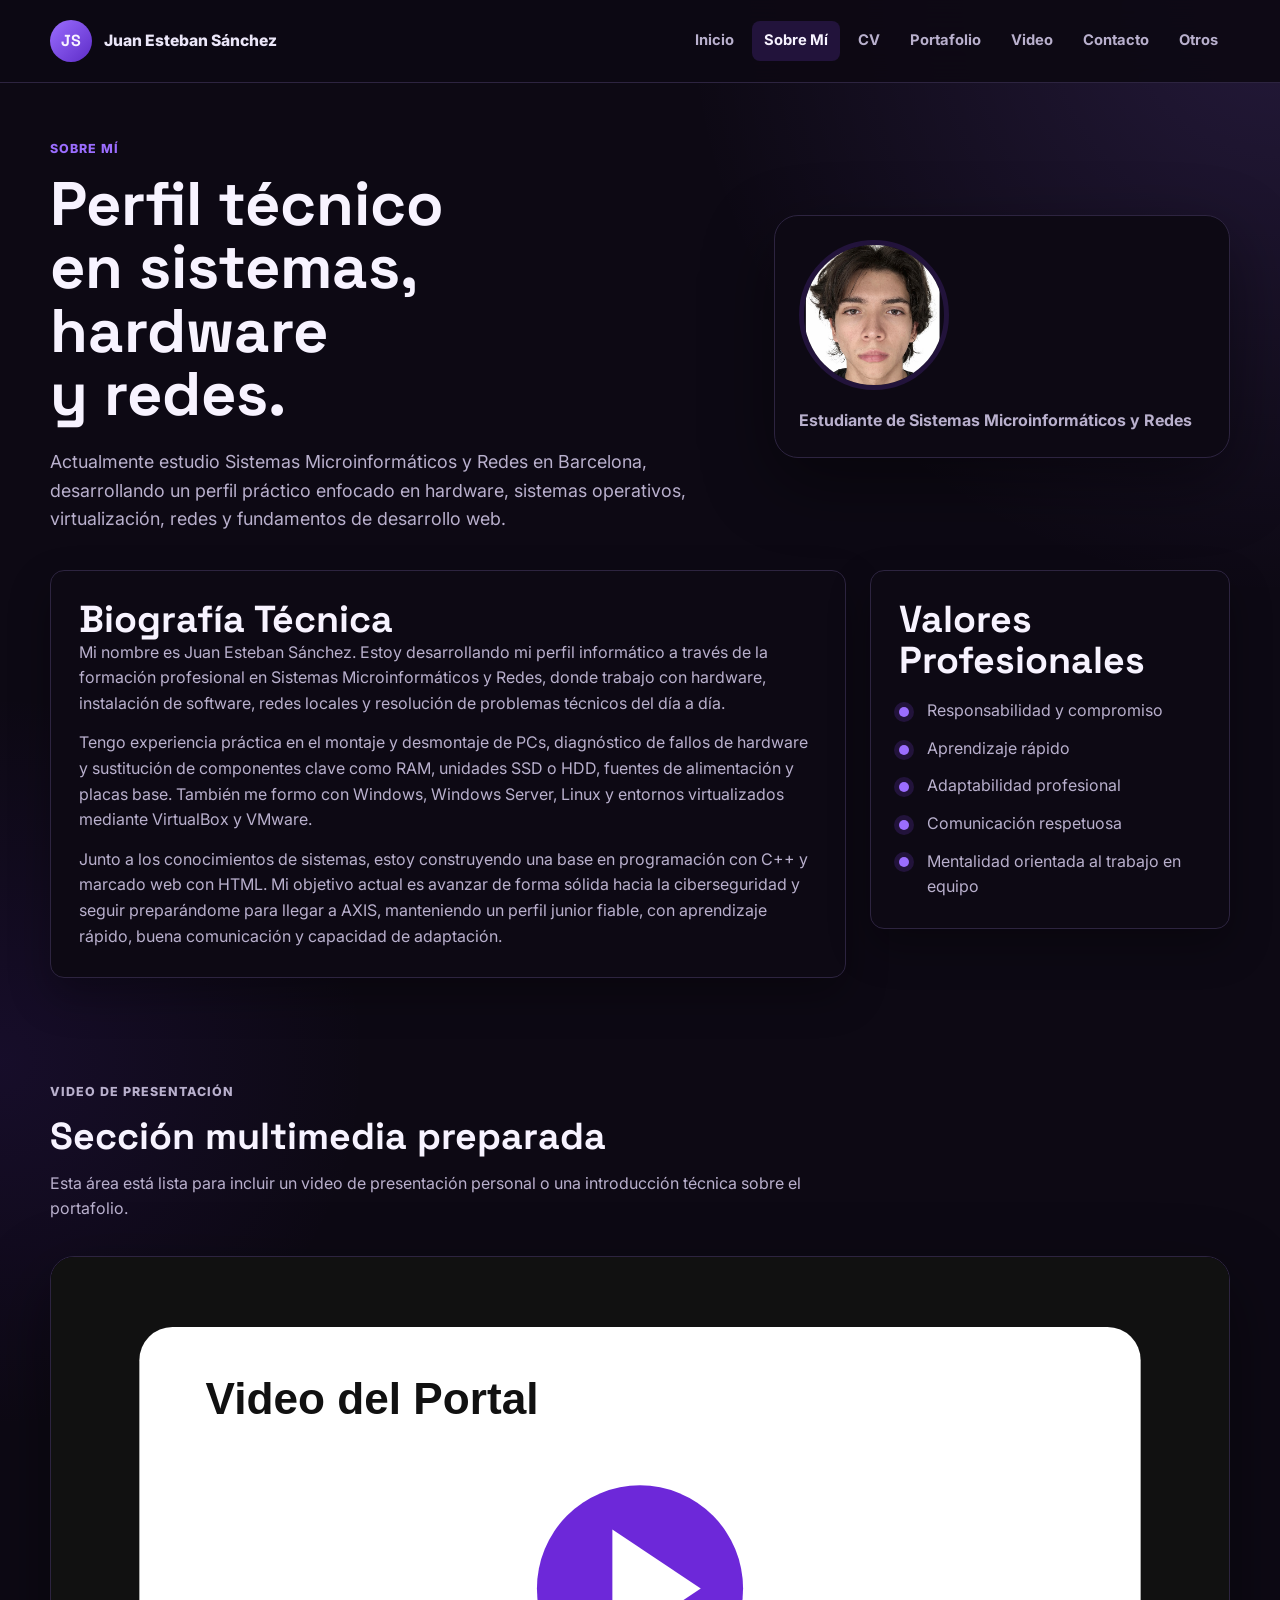
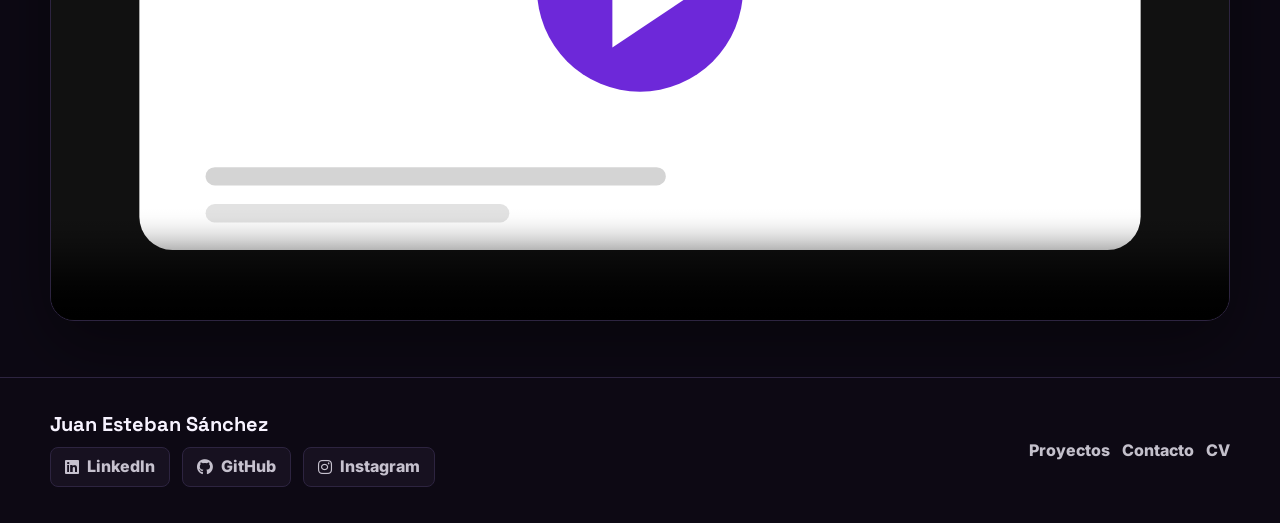
==== about.html @ a028dbfd "Add files via upload" ====
<!DOCTYPE html>
<html lang="es">
<head>
    <meta charset="UTF-8">
    <meta name="viewport" content="width=device-width, initial-scale=1.0">
    <meta name="description" content="Biografía técnica de Juan Esteban Sánchez, estudiante de informática enfocado en sistemas microinformáticos, redes, soporte de hardware y bases de desarrollo web.">
    <title>Sobre Mí | Juan Esteban Sánchez</title>
    <link rel="preconnect" href="https://fonts.googleapis.com">
    <link rel="preconnect" href="https://fonts.gstatic.com" crossorigin>
    <link href="https://fonts.googleapis.com/css2?family=Inter:wght@400;500;600;700;800&family=Space+Grotesk:wght@600;700&display=swap" rel="stylesheet">
    <link rel="stylesheet" href="https://cdnjs.cloudflare.com/ajax/libs/font-awesome/6.5.1/css/all.min.css">
    <link rel="stylesheet" href="css/styles.css">
</head>
<body>
    <header class="site-header">
        <nav class="navbar" aria-label="Navegación principal">
            <a class="brand" href="index.html" aria-label="Inicio del portafolio">
                <span class="brand-mark">JS</span>
                <span class="brand-text">Juan Esteban Sánchez</span>
            </a>
            <ul class="nav-links">
                <li><a href="index.html">Inicio</a></li>
                <li><a href="about.html" aria-current="page">Sobre Mí</a></li>
                <li><a href="cv.html">CV</a></li>
                <li><a href="portfolio.html">Portafolio</a></li>
                <li><a href="video.html">Video</a></li>
                <li><a href="contacto.html">Contacto</a></li>
                <li><a href="otros.html">Otros</a></li>
            </ul>
        </nav>
    </header>

    <main>
        <section class="page-hero compact-hero">
            <div>
                <p class="eyebrow">Sobre Mí</p>
                <h1>Perfil técnico en sistemas, hardware y redes.</h1>
                <p>Actualmente estudio Sistemas Microinformáticos y Redes en Barcelona, desarrollando un perfil práctico enfocado en hardware, sistemas operativos, virtualización, redes y fundamentos de desarrollo web.</p>
            </div>
            <aside class="mini-profile" aria-label="Retrato profesional">
                <img src="img/perfil-profesional.png" alt="Retrato profesional de Juan Esteban Sánchez">
                <span>Estudiante de Sistemas Microinformáticos y Redes</span>
            </aside>
        </section>

        <section class="content-grid">
            <article class="content-card wide-card">
                <h2>Biografía Técnica</h2>
                <p>Mi nombre es Juan Esteban Sánchez. Estoy desarrollando mi perfil informático a través de la formación profesional en Sistemas Microinformáticos y Redes, donde trabajo con hardware, instalación de software, redes locales y resolución de problemas técnicos del día a día.</p>
                <p>Tengo experiencia práctica en el montaje y desmontaje de PCs, diagnóstico de fallos de hardware y sustitución de componentes clave como RAM, unidades SSD o HDD, fuentes de alimentación y placas base. También me formo con Windows, Windows Server, Linux y entornos virtualizados mediante VirtualBox y VMware.</p>
                <p>Junto a los conocimientos de sistemas, estoy construyendo una base en programación con C++ y marcado web con HTML. Mi objetivo actual es avanzar de forma sólida hacia la ciberseguridad y seguir preparándome para llegar a AXIS, manteniendo un perfil junior fiable, con aprendizaje rápido, buena comunicación y capacidad de adaptación.</p>
            </article>
            <aside class="content-card">
                <h2>Valores Profesionales</h2>
                <ul class="check-list">
                    <li>Responsabilidad y compromiso</li>
                    <li>Aprendizaje rápido</li>
                    <li>Adaptabilidad profesional</li>
                    <li>Comunicación respetuosa</li>
                    <li>Mentalidad orientada al trabajo en equipo</li>
                </ul>
            </aside>
        </section>

        <section class="section-block">
            <div class="section-heading">
                <p class="eyebrow">Video de Presentación</p>
                <h2>Sección multimedia preparada</h2>
                <p>Esta área está lista para incluir un video de presentación personal o una introducción técnica sobre el portafolio.</p>
            </div>
            <article class="video-shell">
                <video controls poster="img/video-placeholder.svg">
                    <source src="docs/video-portal.mp4" type="video/mp4">
                    Tu navegador no soporta la etiqueta de video.
                </video>
            </article>
        </section>
    </main>

    <footer class="site-footer">
        <div>
            <h2>Juan Esteban Sánchez</h2>
            <div class="footer-socials">
                <a href="https://www.linkedin.com/in/juan-esteban-s%C3%A1nchez" target="_blank" rel="noopener noreferrer">
                    <i class="fa-brands fa-linkedin" aria-hidden="true"></i>
                    LinkedIn
                </a>
                <a href="https://github.com/JuanSan18" target="_blank" rel="noopener noreferrer">
                    <i class="fa-brands fa-github" aria-hidden="true"></i>
                    GitHub
                </a>
                <a href="https://www.instagram.com/j.u.a.r.e/" target="_blank" rel="noopener noreferrer">
                    <i class="fa-brands fa-instagram" aria-hidden="true"></i>
                    Instagram
                </a>
            </div>
        </div>
        <nav aria-label="Enlaces secundarios">
            <a href="portfolio.html">Proyectos</a>
            <a href="contacto.html">Contacto</a>
            <a href="cv.html">CV</a>
        </nav>
    </footer>
</body>
</html>
---- css/styles.css ----
/* Aquí defino la paleta principal con variables CSS para poder mantener
el diseño de forma ordenada. El morado transmite profesionalidad y un
enfoque tecnológico moderno, mientras que el negro y el blanco equilibran
la interfaz para que no parezca recargada. */
:root {
    --color-primary: #9b6dff;
    --color-primary-dark: #5d2cc7;
    --color-primary-light: #22133b;
    --color-black: #f7f3ff;
    --color-ink: #ebe6f8;
    --color-muted: #b9b0cd;
    --color-white: #0d0914;
    --color-soft: #171120;
    --color-border: #2d2440;
    --shadow-soft: 0 24px 70px rgba(0, 0, 0, 0.42);
    --shadow-card: 0 18px 42px rgba(0, 0, 0, 0.3);
    --radius-small: 8px;
    --radius-medium: 14px;
    --radius-large: 24px;
    --max-width: 1180px;
    --header-height: 82px;
    --transition: 180ms ease;
}

* {
    box-sizing: border-box;
}

html {
    scroll-behavior: smooth;
}

body {
    margin: 0;
    font-family: "Inter", Arial, sans-serif;
    color: var(--color-ink);
    background:
        radial-gradient(circle at top right, rgba(155, 109, 255, 0.16), transparent 24%),
        radial-gradient(circle at left center, rgba(93, 44, 199, 0.12), transparent 22%),
        var(--color-white);
    line-height: 1.6;
}

img,
video,
iframe {
    max-width: 100%;
    display: block;
}

a {
    color: inherit;
    text-decoration: none;
}

ul {
    margin: 0;
    padding: 0;
}

li {
    list-style: none;
}

/* Uso una cabecera fija porque en un portafolio multipágina ayuda a que
la navegación sea rápida y da una sensación más profesional. */
.site-header {
    position: sticky;
    top: 0;
    z-index: 10;
    background: rgba(13, 9, 20, 0.94);
    border-bottom: 1px solid var(--color-border);
    backdrop-filter: blur(18px);
}

.navbar {
    width: min(100% - 32px, var(--max-width));
    min-height: var(--header-height);
    margin: 0 auto;
    display: flex;
    align-items: center;
    justify-content: space-between;
    gap: 24px;
}

.brand {
    display: flex;
    align-items: center;
    gap: 12px;
    min-width: max-content;
    font-weight: 800;
}

.brand-mark {
    width: 42px;
    height: 42px;
    display: grid;
    place-items: center;
    border-radius: 50%;
    color: var(--color-black);
    background: linear-gradient(135deg, var(--color-primary), var(--color-primary-dark));
    font-family: "Space Grotesk", Arial, sans-serif;
}

.brand-text {
    font-size: 0.98rem;
}

/* La navegación está hecha con Flexbox para que pueda envolver los
enlaces en pantallas pequeñas sin depender de JavaScript. */
.nav-links {
    display: flex;
    align-items: center;
    justify-content: flex-end;
    gap: 6px;
    flex-wrap: wrap;
}

.nav-links a {
    display: inline-flex;
    align-items: center;
    min-height: 40px;
    padding: 0 12px;
    border-radius: var(--radius-small);
    color: var(--color-muted);
    font-size: 0.92rem;
    font-weight: 700;
    transition: color var(--transition), background-color var(--transition), transform var(--transition);
}

.nav-links a:hover,
.nav-links a[aria-current="page"] {
    color: var(--color-black);
    background: var(--color-primary-light);
}

.nav-links a:hover {
    transform: translateY(-1px);
}

main {
    width: min(100% - 32px, var(--max-width));
    margin: 0 auto;
}

.hero-section {
    min-height: calc(100vh - var(--header-height));
    display: grid;
    grid-template-columns: minmax(0, 1.2fr) minmax(300px, 0.8fr);
    align-items: center;
    gap: 48px;
    padding: 72px 0 56px;
}

.page-hero {
    display: grid;
    grid-template-columns: minmax(0, 1.2fr) minmax(300px, 0.8fr);
    align-items: center;
    gap: 40px;
    padding: 56px 0 36px;
}

.compact-hero,
.cv-hero {
    min-height: auto;
}

.hero-content,
.page-hero > div {
    min-width: 0;
    max-width: 680px;
}

.eyebrow {
    margin: 0 0 14px;
    color: var(--color-primary);
    font-size: 0.78rem;
    font-weight: 800;
    letter-spacing: 0.08em;
    text-transform: uppercase;
}

h1,
h2,
h3,
h4 {
    margin: 0;
    font-family: "Space Grotesk", Arial, sans-serif;
    color: var(--color-black);
    line-height: 1.08;
    letter-spacing: 0;
}

h1 {
    max-width: 12ch;
    font-size: clamp(2.4rem, 4.8vw, 4.9rem);
    line-height: 1.03;
    text-wrap: balance;
}

h2 {
    font-size: clamp(1.55rem, 3vw, 2.35rem);
}

h3 {
    font-size: 1.25rem;
}

h4 {
    font-size: 1.05rem;
}

p {
    margin: 0;
}

.hero-lead,
.page-hero p:not(.eyebrow),
.section-heading p,
.content-card p,
.feature-card p,
.project-card p,
.text-panel p,
.europass-card p {
    color: var(--color-muted);
}

.hero-lead,
.page-hero p:not(.eyebrow) {
    max-width: 680px;
    margin-top: 22px;
    font-size: 1.12rem;
}

.english-intro {
    font-style: italic;
}

.hero-actions {
    display: flex;
    align-items: center;
    flex-wrap: wrap;
    gap: 14px;
    margin-top: 34px;
}

.btn {
    display: inline-flex;
    align-items: center;
    justify-content: center;
    gap: 10px;
    min-height: 48px;
    padding: 0 20px;
    border: 1px solid transparent;
    border-radius: var(--radius-small);
    font-weight: 800;
    cursor: pointer;
    transition: transform var(--transition), box-shadow var(--transition), background-color var(--transition), color var(--transition), border-color var(--transition);
}

.btn:hover {
    transform: translateY(-2px);
}

.btn-primary {
    color: var(--color-black);
    background: var(--color-primary);
    box-shadow: 0 14px 28px rgba(109, 40, 217, 0.24);
}

.btn-primary:hover {
    background: var(--color-primary-dark);
    box-shadow: 0 18px 34px rgba(76, 29, 149, 0.28);
}

.btn-secondary,
.btn-card {
    color: var(--color-black);
    background: var(--color-white);
    border-color: var(--color-border);
}

.btn-secondary:hover,
.btn-card:hover {
    background: var(--color-primary-light);
    border-color: transparent;
}

.btn-card {
    min-height: 42px;
    padding: 0 16px;
    align-self: flex-start;
}

.hero-card,
.cv-summary,
.mini-profile,
.project-focus,
.video-aside,
.contact-card {
    border: 1px solid var(--color-border);
    border-radius: var(--radius-large);
    background: var(--color-white);
    box-shadow: var(--shadow-soft);
}

.hero-card {
    padding: 18px;
}

.profile-photo,
.hero-card img {
    width: 100%;
    aspect-ratio: 4 / 5;
    object-fit: contain;
    object-position: center bottom;
    padding: 12px;
    box-sizing: border-box;
    border-radius: 18px;
    background: var(--color-primary-light);
}

.profile-summary {
    padding: 22px 6px 4px;
}

.profile-summary h2 {
    font-size: 1.55rem;
}

.profile-summary p {
    margin-top: 12px;
    color: var(--color-muted);
}

.section-block {
    padding: 56px 0;
}

.section-heading {
    max-width: 760px;
    margin-bottom: 34px;
}

.section-heading h2 {
    margin-bottom: 14px;
}

/* Aquí uso CSS Grid para las tarjetas porque permite columnas limpias,
espaciado constante y una adaptación natural cuando cambia el ancho. */
.feature-grid,
.project-grid,
.social-grid {
    display: grid;
    gap: 22px;
}

.feature-grid {
    grid-template-columns: repeat(3, minmax(0, 1fr));
}

.feature-card,
.content-card,
.contact-panel,
.timeline-section,
.skills-aside,
.europass-card {
    border: 1px solid var(--color-border);
    border-radius: var(--radius-medium);
    background: var(--color-white);
    box-shadow: var(--shadow-card);
}

.feature-card {
    padding: 28px;
    transition: transform var(--transition), border-color var(--transition), box-shadow var(--transition);
}

.feature-card:hover {
    transform: translateY(-4px);
    border-color: rgba(109, 40, 217, 0.32);
    box-shadow: 0 24px 54px rgba(76, 29, 149, 0.16);
}

.feature-card i,
.contact-card i,
.video-aside i {
    width: 48px;
    height: 48px;
    display: grid;
    place-items: center;
    margin-bottom: 20px;
    border-radius: 50%;
    color: var(--color-black);
    background: var(--color-primary);
    font-size: 1.2rem;
}

.feature-card h3,
.feature-card h2 {
    margin-bottom: 12px;
    font-size: 1.2rem;
}

.split-section {
    display: grid;
    grid-template-columns: 1fr 0.8fr;
    gap: 32px;
    align-items: stretch;
    padding: 36px;
    margin-bottom: 56px;
    border-radius: var(--radius-large);
    color: var(--color-black);
    background: linear-gradient(135deg, var(--color-white), var(--color-primary-dark));
}

.text-panel h2 {
    color: var(--color-black);
}

.text-panel p {
    margin-top: 18px;
    color: rgba(247, 243, 255, 0.76);
}

.text-link {
    display: inline-flex;
    margin-top: 24px;
    font-weight: 800;
    color: var(--color-black);
    border-bottom: 2px solid rgba(247, 243, 255, 0.45);
    transition: border-color var(--transition), color var(--transition);
}

.text-link:hover {
    color: var(--color-primary);
    border-color: var(--color-primary);
}

.metrics-panel {
    display: grid;
    grid-template-columns: repeat(3, 1fr);
    gap: 14px;
}

.metrics-panel div {
    display: flex;
    flex-direction: column;
    justify-content: center;
    min-height: 150px;
    padding: 18px;
    border: 1px solid rgba(255, 255, 255, 0.18);
    border-radius: var(--radius-medium);
    background: rgba(255, 255, 255, 0.08);
}

.metrics-panel strong {
    color: var(--color-black);
    font-size: 1.55rem;
    line-height: 1;
}

.metrics-panel span {
    margin-top: 10px;
    color: rgba(255, 255, 255, 0.72);
    font-size: 0.95rem;
}

.content-grid,
.contact-layout,
.resume-layout {
    display: grid;
    grid-template-columns: minmax(0, 1fr) 360px;
    align-items: start;
    gap: 24px;
    padding: 0 0 48px;
}

.resume-layout {
    padding-bottom: 28px;
}

.content-card,
.contact-panel,
.timeline-section,
.skills-aside,
.europass-card {
    padding: 28px;
}

.wide-card p + p,
.content-card p + p,
.europass-card section,
.timeline-item p {
    margin-top: 14px;
}

.check-list {
    display: grid;
    gap: 12px;
    margin-top: 18px;
}

.check-list li {
    position: relative;
    padding-left: 28px;
    color: var(--color-muted);
}

.check-list li::before {
    content: "";
    position: absolute;
    left: 0;
    top: 0.55em;
    width: 10px;
    height: 10px;
    border-radius: 50%;
    background: var(--color-primary);
    box-shadow: 0 0 0 5px var(--color-primary-light);
}

.mini-profile,
.project-focus,
.video-aside,
.contact-card,
.cv-summary {
    padding: 24px;
}

.mini-profile img,
.cv-summary img {
    width: 150px;
    height: 150px;
    object-fit: cover;
    margin-bottom: 18px;
    border-radius: 50%;
    border: 5px solid var(--color-primary-light);
}

.mini-profile span {
    display: block;
    color: var(--color-muted);
    font-weight: 700;
}

.cv-summary h2 {
    font-size: 1.35rem;
}

.cv-summary p {
    margin-top: 6px;
    color: var(--color-primary);
    font-weight: 800;
}

.cv-summary ul {
    display: grid;
    gap: 12px;
    margin-top: 20px;
}

.cv-summary li {
    display: flex;
    gap: 10px;
    color: var(--color-muted);
}

.cv-summary i {
    margin-top: 5px;
    color: var(--color-primary);
}

.timeline-section h2,
.skills-aside h2 {
    margin-bottom: 22px;
}

.skills-aside {
    grid-column: 2;
    grid-row: 1 / span 2;
    align-self: start;
}

.timeline {
    position: relative;
    display: grid;
    gap: 18px;
}

.timeline::before {
    content: "";
    position: absolute;
    left: 7px;
    top: 7px;
    bottom: 7px;
    width: 2px;
    background: var(--color-primary-light);
}

.timeline-item {
    position: relative;
    padding-left: 32px;
}

.timeline-item::before {
    content: "";
    position: absolute;
    left: 0;
    top: 6px;
    width: 16px;
    height: 16px;
    border-radius: 50%;
    background: var(--color-primary);
}

.timeline-item span,
.project-tag {
    display: inline-flex;
    margin-bottom: 8px;
    color: var(--color-primary);
    font-size: 0.78rem;
    font-weight: 800;
    text-transform: uppercase;
}

.tag-list {
    display: flex;
    flex-wrap: wrap;
    gap: 10px;
}

.tag-list li {
    padding: 8px 12px;
    border-radius: 999px;
    color: var(--color-black);
    background: var(--color-primary-light);
    font-size: 0.9rem;
    font-weight: 800;
}

.skills-aside section + section {
    margin-top: 28px;
}

.language-list {
    display: grid;
    gap: 10px;
    color: var(--color-muted);
}

.europass-card {
    display: grid;
    gap: 18px;
}

.europass-card header {
    padding-bottom: 18px;
    border-bottom: 1px solid var(--color-border);
}

.europass-card h4 {
    margin-bottom: 8px;
}

#europass-html {
    padding-top: 0;
}

.portfolio-section {
    padding-bottom: 56px;
}

.project-grid {
    grid-template-columns: repeat(3, minmax(0, 1fr));
    justify-items: start;
}

.project-card {
    overflow: hidden;
    display: flex;
    flex-direction: column;
    border: 1px solid var(--color-border);
    border-radius: var(--radius-medium);
    background: var(--color-white);
    box-shadow: var(--shadow-card);
    transition: transform var(--transition), box-shadow var(--transition);
}

.project-card:hover {
    transform: translateY(-5px);
    box-shadow: 0 24px 58px rgba(76, 29, 149, 0.17);
}

.project-card img {
    width: 100%;
    aspect-ratio: 16 / 10;
    object-fit: cover;
    background: var(--color-primary-light);
}

.project-card img.project-preview-contained {
    object-fit: contain;
    object-position: center;
    padding: 16px;
    background: #ffffff;
}

.project-content {
    display: flex;
    flex: 1;
    flex-direction: column;
    gap: 14px;
    padding: 24px;
}

.project-content p {
    flex: 1;
}

.project-actions {
    display: flex;
    flex-wrap: wrap;
    gap: 10px;
}

.portfolio-note {
    max-width: 760px;
    margin-top: 28px;
}

.portfolio-note p {
    color: var(--color-muted);
    font-size: 1.02rem;
}

.video-shell {
    overflow: hidden;
    border: 1px solid var(--color-border);
    border-radius: var(--radius-large);
    background: var(--color-white);
    box-shadow: var(--shadow-soft);
}

.video-shell video {
    width: 100%;
    aspect-ratio: 16 / 9;
    object-fit: cover;
    background: var(--color-white);
}

.contact-card a {
    display: inline-flex;
    margin-top: 12px;
    color: var(--color-primary);
    font-weight: 800;
}

.contact-direct-list {
    display: grid;
    gap: 12px;
    margin-top: 18px;
}

.contact-direct-list a {
    display: flex;
    flex-direction: column;
    gap: 4px;
    margin-top: 0;
    padding: 14px 16px;
    border: 1px solid var(--color-border);
    border-radius: var(--radius-medium);
    background: var(--color-soft);
    color: var(--color-black);
    transition: transform var(--transition), border-color var(--transition), background-color var(--transition);
}

.contact-direct-list a:hover {
    transform: translateY(-2px);
    border-color: rgba(155, 109, 255, 0.45);
    background: var(--color-primary-light);
}

.contact-direct-label {
    color: var(--color-muted);
    font-size: 0.82rem;
    font-weight: 700;
    text-transform: uppercase;
    letter-spacing: 0.04em;
}

.contact-panel h2 {
    margin-bottom: 20px;
}

.social-grid {
    grid-template-columns: repeat(3, minmax(0, 1fr));
}

.social-grid a {
    display: flex;
    flex-direction: column;
    align-items: center;
    justify-content: center;
    min-height: 120px;
    gap: 14px;
    border: 1px solid var(--color-border);
    border-radius: var(--radius-medium);
    color: var(--color-black);
    background: var(--color-soft);
    font-weight: 800;
    transition: transform var(--transition), background-color var(--transition), color var(--transition);
}

.social-grid a:hover {
    transform: translateY(-4px);
    color: var(--color-black);
    background: var(--color-primary);
}

.social-grid i {
    font-size: 2.15rem;
}

.contact-form {
    display: grid;
    gap: 12px;
}

.contact-form label {
    color: var(--color-black);
    font-weight: 800;
}

.contact-form input,
.contact-form textarea {
    width: 100%;
    border: 1px solid var(--color-border);
    border-radius: var(--radius-small);
    padding: 13px 14px;
    font: inherit;
    color: var(--color-ink);
    background: var(--color-white);
    transition: border-color var(--transition), box-shadow var(--transition);
}

.contact-form input:focus,
.contact-form textarea:focus {
    outline: none;
    border-color: var(--color-primary);
    box-shadow: 0 0 0 4px rgba(109, 40, 217, 0.12);
}

.contact-form button {
    margin-top: 8px;
    border: 0;
}

.site-footer {
    display: flex;
    align-items: center;
    justify-content: space-between;
    gap: 28px;
    padding: 36px max(16px, calc((100vw - var(--max-width)) / 2));
    color: var(--color-black);
    background: var(--color-white);
    border-top: 1px solid var(--color-border);
}

.site-footer h2 {
    color: var(--color-black);
    font-size: 1.25rem;
}

.site-footer p {
    max-width: 620px;
    margin-top: 8px;
    color: rgba(247, 243, 255, 0.68);
}

.footer-socials {
    display: flex;
    flex-wrap: wrap;
    gap: 12px;
    margin-top: 12px;
}

.footer-socials a {
    display: inline-flex;
    align-items: center;
    gap: 8px;
    min-height: 40px;
    padding: 0 14px;
    border: 1px solid var(--color-border);
    border-radius: var(--radius-small);
    color: rgba(247, 243, 255, 0.88);
    background: var(--color-soft);
    font-weight: 700;
    transition: transform var(--transition), border-color var(--transition), background-color var(--transition), color var(--transition);
}

.footer-socials a:hover {
    transform: translateY(-2px);
    color: var(--color-black);
    border-color: rgba(155, 109, 255, 0.45);
    background: var(--color-primary);
}

.site-footer nav {
    display: flex;
    flex-wrap: wrap;
    justify-content: flex-end;
    gap: 12px;
}

.site-footer a {
    color: rgba(247, 243, 255, 0.78);
    font-weight: 800;
    transition: color var(--transition);
}

.site-footer a:hover {
    color: var(--color-primary);
}

/* En responsive mantengo la jerarquía visual, pero reduzco columnas y
espaciados para que el contenido siga respirando en pantallas pequeñas. */
@media (max-width: 1120px) {
    .hero-section,
    .page-hero {
        grid-template-columns: 1fr;
        min-height: auto;
        padding-top: 54px;
    }

    .hero-content,
    .page-hero > div {
        max-width: 100%;
    }
}

@media (max-width: 980px) {
    :root {
        --header-height: auto;
    }

    .navbar {
        align-items: flex-start;
        flex-direction: column;
        padding: 16px 0;
    }

    .nav-links {
        justify-content: flex-start;
    }

    .content-grid,
    .contact-layout,
    .resume-layout,
    .split-section {
        grid-template-columns: 1fr;
    }

    .feature-grid,
    .project-grid {
        grid-template-columns: repeat(2, minmax(0, 1fr));
    }

    .metrics-panel,
    .social-grid {
        grid-template-columns: 1fr;
    }

    .skills-aside {
        grid-column: auto;
        grid-row: auto;
    }
}

@media (max-width: 680px) {
    main {
        width: min(100% - 24px, var(--max-width));
    }

    .brand {
        min-width: 0;
    }

    .brand-text {
        font-size: 0.9rem;
    }

    .nav-links {
        width: 100%;
        display: grid;
        grid-template-columns: repeat(2, minmax(0, 1fr));
    }

    .nav-links a {
        justify-content: center;
        width: 100%;
        padding: 0 8px;
        font-size: 0.86rem;
    }

    h1 {
        max-width: 11ch;
        font-size: clamp(2rem, 8.4vw, 2.95rem);
        line-height: 1.04;
    }

    .hero-actions,
    .site-footer {
        align-items: stretch;
        flex-direction: column;
    }

    .btn {
        width: 100%;
    }

    .feature-grid,
    .project-grid {
        grid-template-columns: 1fr;
    }

    .section-block,
    .feature-grid,
    .content-grid,
    .contact-layout,
    .resume-layout {
        padding-bottom: 52px;
    }

    .resume-layout {
        padding-bottom: 28px;
    }

    .split-section {
        padding: 24px;
        margin-bottom: 54px;
    }

    .content-card,
    .contact-panel,
    .timeline-section,
    .skills-aside,
    .europass-card,
    .feature-card {
        padding: 22px;
    }

    .site-footer nav {
        justify-content: flex-start;
    }
}
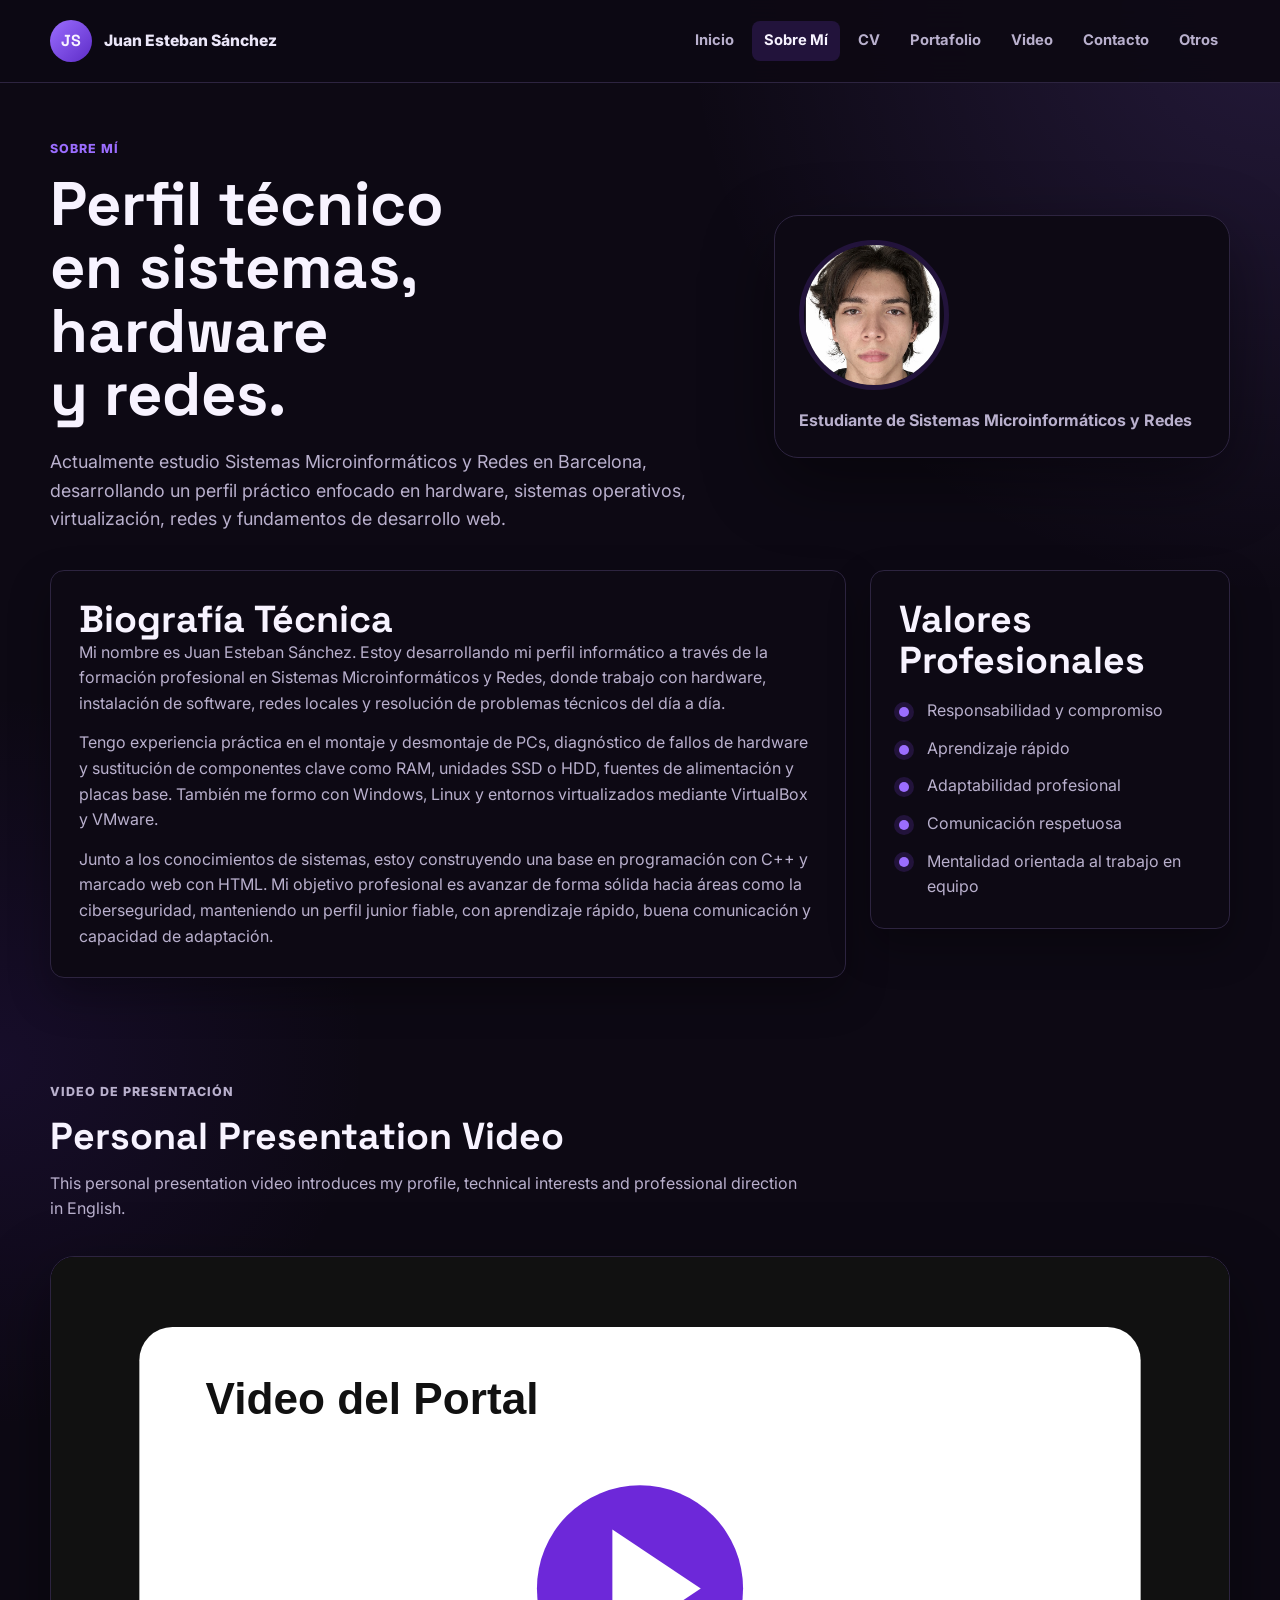
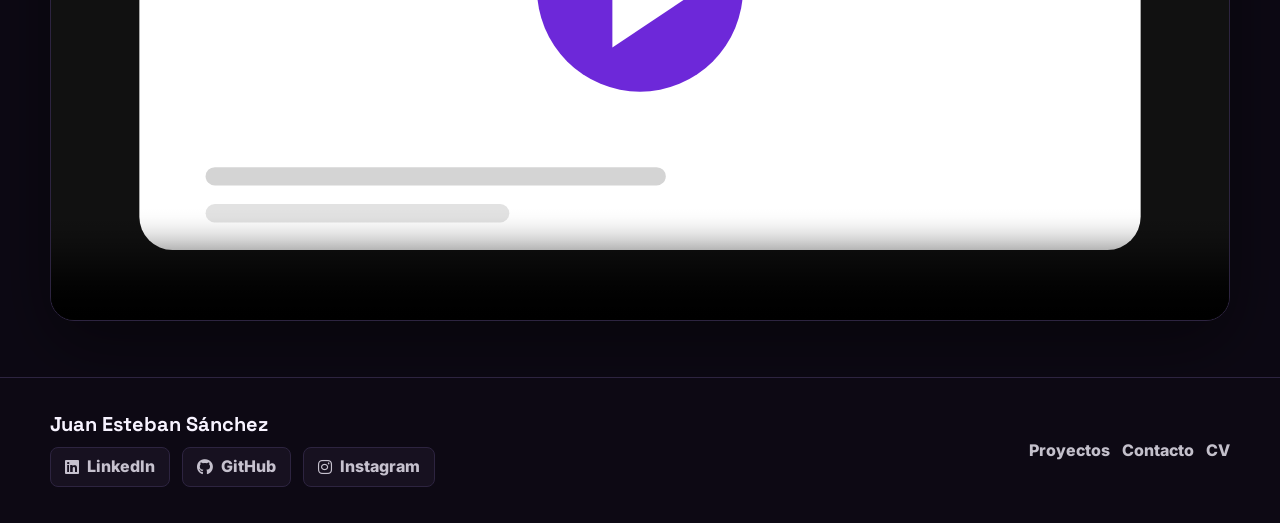
==== commit 07a6bed3: "Add files via upload" ====
--- a/about.html
+++ b/about.html
@@ -3,8 +3,11 @@
 <head>
     <meta charset="UTF-8">
     <meta name="viewport" content="width=device-width, initial-scale=1.0">
-    <meta name="description" content="Biografía técnica de Juan Esteban Sánchez, estudiante de informática enfocado en sistemas microinformáticos, redes, soporte de hardware y bases de desarrollo web.">
+    <meta name="description" content="Sobre Juan Esteban Sánchez: perfil técnico en formación con práctica en hardware, sistemas operativos, virtualización, redes básicas y fundamentos de desarrollo web.">
     <title>Sobre Mí | Juan Esteban Sánchez</title>
+    <meta property="og:title" content="Sobre Mí | Juan Esteban Sánchez">
+    <meta property="og:description" content="Biografía técnica y perfil profesional en formación orientado a hardware, sistemas, redes y desarrollo web básico.">
+    <link rel="icon" href="img/favicon.svg" type="image/svg+xml">
     <link rel="preconnect" href="https://fonts.googleapis.com">
     <link rel="preconnect" href="https://fonts.gstatic.com" crossorigin>
     <link href="https://fonts.googleapis.com/css2?family=Inter:wght@400;500;600;700;800&family=Space+Grotesk:wght@600;700&display=swap" rel="stylesheet">
@@ -38,7 +41,7 @@
                 <p>Actualmente estudio Sistemas Microinformáticos y Redes en Barcelona, desarrollando un perfil práctico enfocado en hardware, sistemas operativos, virtualización, redes y fundamentos de desarrollo web.</p>
             </div>
             <aside class="mini-profile" aria-label="Retrato profesional">
-                <img src="img/perfil-profesional.png" alt="Retrato profesional de Juan Esteban Sánchez">
+                <img src="img/perfil-profesional.png" alt="Retrato profesional de Juan Esteban Sánchez para su perfil técnico">
                 <span>Estudiante de Sistemas Microinformáticos y Redes</span>
             </aside>
         </section>
@@ -47,8 +50,8 @@
             <article class="content-card wide-card">
                 <h2>Biografía Técnica</h2>
                 <p>Mi nombre es Juan Esteban Sánchez. Estoy desarrollando mi perfil informático a través de la formación profesional en Sistemas Microinformáticos y Redes, donde trabajo con hardware, instalación de software, redes locales y resolución de problemas técnicos del día a día.</p>
-                <p>Tengo experiencia práctica en el montaje y desmontaje de PCs, diagnóstico de fallos de hardware y sustitución de componentes clave como RAM, unidades SSD o HDD, fuentes de alimentación y placas base. También me formo con Windows, Windows Server, Linux y entornos virtualizados mediante VirtualBox y VMware.</p>
-                <p>Junto a los conocimientos de sistemas, estoy construyendo una base en programación con C++ y marcado web con HTML. Mi objetivo actual es avanzar de forma sólida hacia la ciberseguridad y seguir preparándome para llegar a AXIS, manteniendo un perfil junior fiable, con aprendizaje rápido, buena comunicación y capacidad de adaptación.</p>
+                <p>Tengo experiencia práctica en el montaje y desmontaje de PCs, diagnóstico de fallos de hardware y sustitución de componentes clave como RAM, unidades SSD o HDD, fuentes de alimentación y placas base. También me formo con Windows, Linux y entornos virtualizados mediante VirtualBox y VMware.</p>
+                <p>Junto a los conocimientos de sistemas, estoy construyendo una base en programación con C++ y marcado web con HTML. Mi objetivo profesional es avanzar de forma sólida hacia áreas como la ciberseguridad, manteniendo un perfil junior fiable, con aprendizaje rápido, buena comunicación y capacidad de adaptación.</p>
             </article>
             <aside class="content-card">
                 <h2>Valores Profesionales</h2>
@@ -65,12 +68,12 @@
         <section class="section-block">
             <div class="section-heading">
                 <p class="eyebrow">Video de Presentación</p>
-                <h2>Sección multimedia preparada</h2>
-                <p>Esta área está lista para incluir un video de presentación personal o una introducción técnica sobre el portafolio.</p>
+                <h2>Personal Presentation Video</h2>
+                <p>This personal presentation video introduces my profile, technical interests and professional direction in English.</p>
             </div>
             <article class="video-shell">
-                <video controls poster="img/video-placeholder.svg">
-                    <source src="docs/video-portal.mp4" type="video/mp4">
+                <video controls poster="img/video-placeholder.svg" aria-label="Video de presentación personal en inglés">
+                    <source src="videos/Video_about_me.mp4" type="video/mp4">
                     Tu navegador no soporta la etiqueta de video.
                 </video>
             </article>
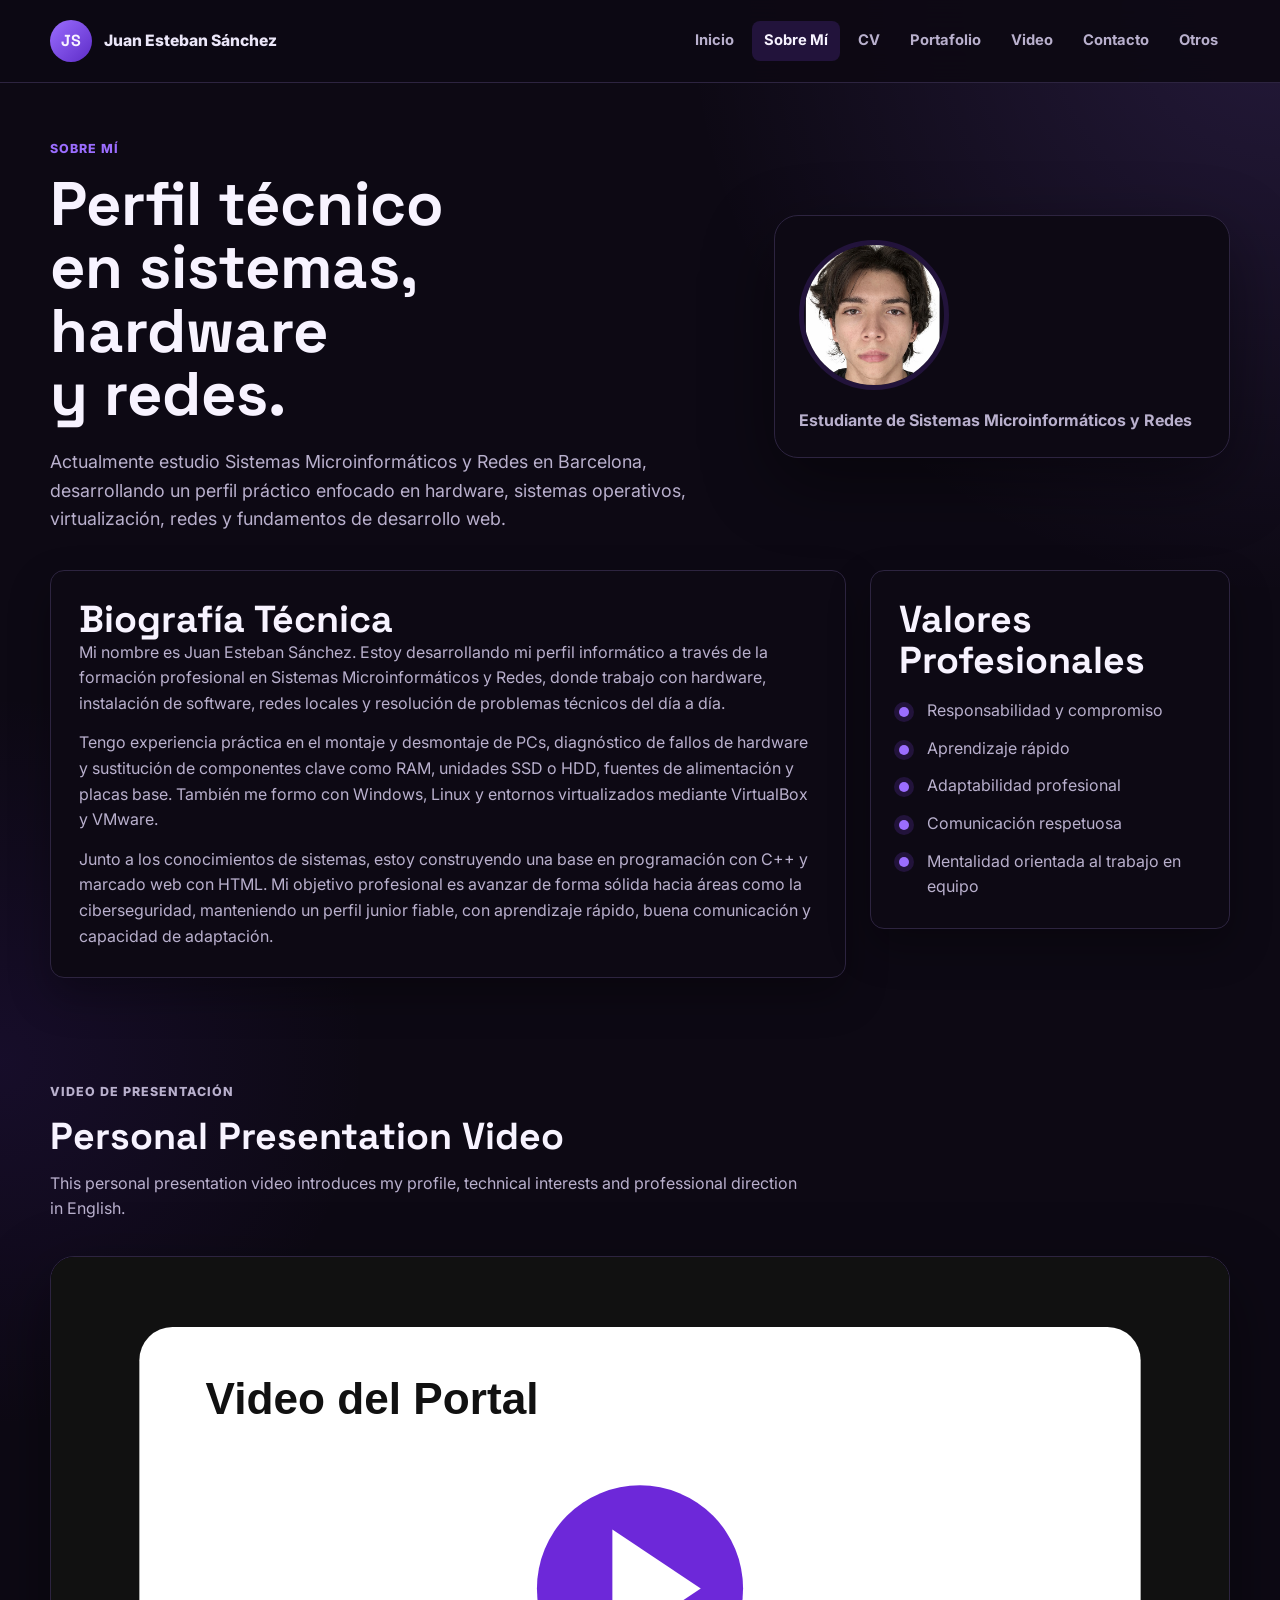
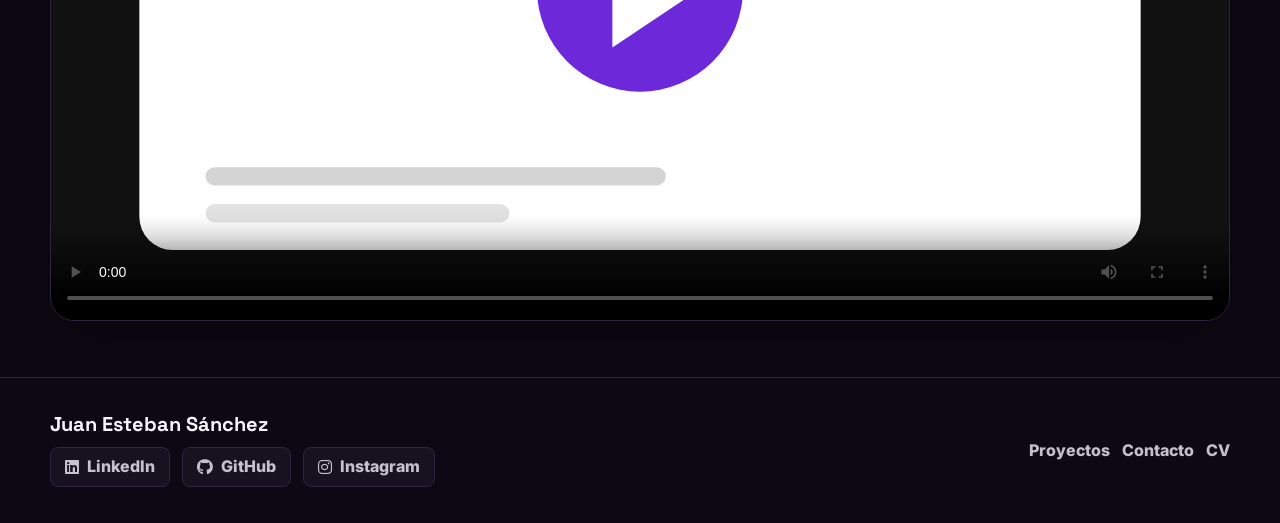
==== commit 9f463f9d: "Update about.html" ====
--- a/about.html
+++ b/about.html
@@ -73,7 +73,7 @@
             </div>
             <article class="video-shell">
                 <video controls poster="img/video-placeholder.svg" aria-label="Video de presentación personal en inglés">
-                    <source src="videos/Video_about_me.mp4" type="video/mp4">
+                    <source src="Videos/Video_about_me.mp4" type="video/mp4">
                     Tu navegador no soporta la etiqueta de video.
                 </video>
             </article>
--- a/css/styles.css
+++ b/css/styles.css
@@ -53,6 +53,15 @@
     text-decoration: none;
 }
 
+a:focus-visible,
+button:focus-visible,
+input:focus-visible,
+textarea:focus-visible,
+video:focus-visible {
+    outline: 3px solid var(--color-primary);
+    outline-offset: 4px;
+}
+
 ul {
     margin: 0;
     padding: 0;
@@ -850,6 +859,12 @@
     box-shadow: 0 0 0 4px rgba(109, 40, 217, 0.12);
 }
 
+.contact-form input:focus-visible,
+.contact-form textarea:focus-visible {
+    outline: 3px solid var(--color-primary);
+    outline-offset: 4px;
+}
+
 .contact-form button {
     margin-top: 8px;
     border: 0;
@@ -922,6 +937,17 @@
     color: var(--color-primary);
 }
 
+@media (prefers-reduced-motion: reduce) {
+    *,
+    *::before,
+    *::after {
+        scroll-behavior: auto !important;
+        transition-duration: 0.01ms !important;
+        animation-duration: 0.01ms !important;
+        animation-iteration-count: 1 !important;
+    }
+}
+
 /* En responsive mantengo la jerarquía visual, pero reduzco columnas y
 espaciados para que el contenido siga respirando en pantallas pequeñas. */
 @media (max-width: 1120px) {
